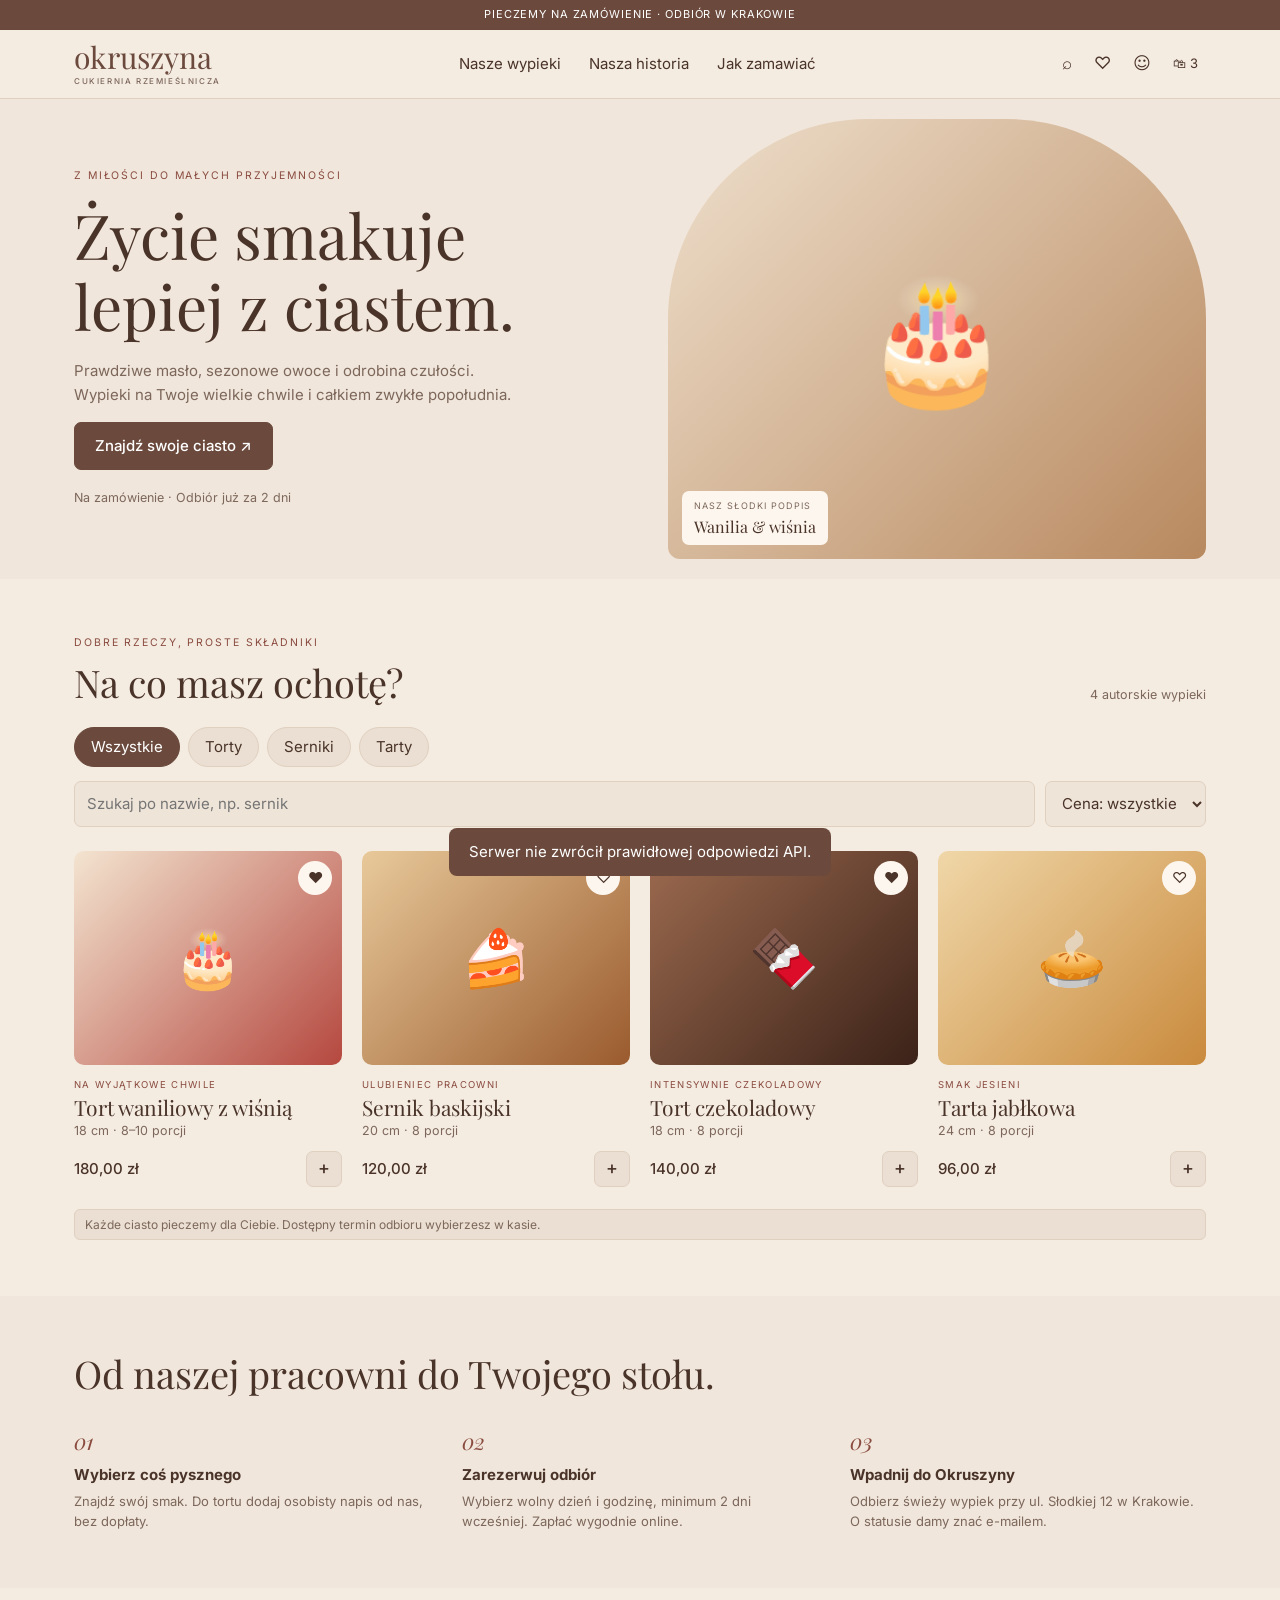
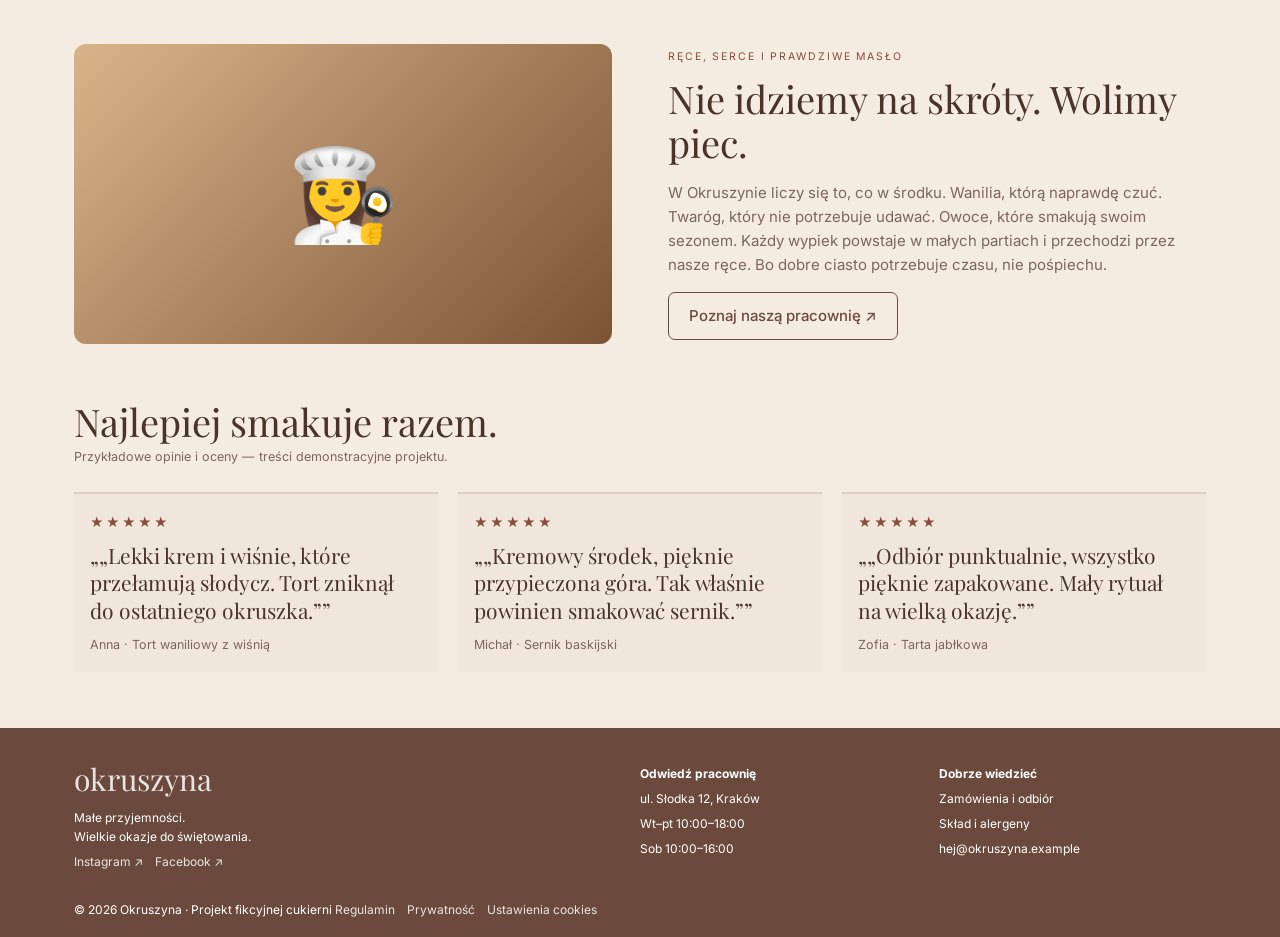
==== cukiernia/index.html @ cf9617ac "Add files via upload" ====
<!DOCTYPE html>
<html lang="pl">
  <head>
    <meta charset="utf-8" />
    <meta name="viewport" content="width=device-width, initial-scale=1, viewport-fit=cover" />
    <title>Okruszyna – cukiernia rzemieślnicza</title>
    <link
      href="https://fonts.googleapis.com/css2?family=Inter:wght@400;500;600&family=Playfair+Display:ital,wght@0,400;0,500;1,400&display=swap"
      rel="stylesheet"
    />
    <link rel="stylesheet" href="css/styles.css" />
  </head>
  <body>
    <div id="app"></div>
    <div id="toast"></div>
    <script src="js/data.js"></script>
    <script src="js/api.js"></script>
    <script src="js/layout.js"></script>
    <script src="js/shop.js"></script>
    <script src="js/account.js"></script>
    <script src="js/admin.js"></script>
    <script src="js/checkout.js"></script>
    <script src="js/app.js"></script>
  </body>
</html>
---- cukiernia/css/styles.css ----
:root {
  --bg: #f4ebe1;
  --card: #fdf6ee;
  --br: #6b4a3d;
  --ink: #4a3328;
  --mut: #7d675b;
  --ac: #8a4b3f;
  --ln: #e0d0c0;
  --ok: #e6efe3;
  box-sizing: border-box;
  padding-top: env(safe-area-inset-top, 0px);
  padding-bottom: env(safe-area-inset-bottom, 0px);
}
@media (prefers-color-scheme: dark) {
  :root:not([data-theme='light']) {
    --bg: #f4ebe1;
    --card: #fdf6ee;
  }
}
* {
  box-sizing: border-box;
}
html {
  scroll-padding-top: env(safe-area-inset-top, 0px);
}
body {
  margin: 0;
  background: var(--bg);
  color: var(--ink);
  font:
    15px/1.6 Inter,
    system-ui,
    sans-serif;
}
h1,
h2,
h3,
.serif {
  font-family: 'Playfair Display', Georgia, serif;
  font-weight: 400;
  margin: 0;
  line-height: 1.15;
}
a {
  color: inherit;
}
button,
input,
select,
textarea {
  font: inherit;
  color: inherit;
}
.wrap {
  max-width: 1180px;
  margin: 0 auto;
  padding: 0 24px;
}
.top {
  background: var(--br);
  color: #fff;
  text-align: center;
  font-size: 11px;
  letter-spacing: 0.08em;
  padding: 6px 10px;
}
header {
  background: var(--bg);
  border-bottom: 1px solid var(--ln);
  position: sticky;
  top: 0;
  z-index: 20;
}
.hd {
  display: flex;
  align-items: center;
  justify-content: space-between;
  height: 68px;
  gap: 16px;
}
.logo {
  font:
    400 30px 'Playfair Display',
    serif;
  text-decoration: none;
  color: var(--br);
  line-height: 1;
}
.logo small {
  display: block;
  font: 500 8px Inter;
  letter-spacing: 0.2em;
  margin-top: 4px;
  color: var(--mut);
}
nav {
  display: flex;
  gap: 28px;
}
nav a {
  text-decoration: none;
}
nav a:hover {
  color: var(--ac);
}
.ic {
  display: flex;
  gap: 6px;
  align-items: center;
}
.ib {
  background: none;
  border: 0;
  cursor: pointer;
  padding: 8px;
  border-radius: 8px;
  font-size: 17px;
  position: relative;
}
.ib:hover {
  background: #0001;
}
.cnt {
  font-size: 13px;
}
#burger {
  display: none;
}
.eb {
  font-size: 10.5px;
  letter-spacing: 0.18em;
  text-transform: uppercase;
  color: var(--ac);
}
.btn {
  background: var(--br);
  color: #fff;
  border: 1px solid var(--br);
  padding: 11px 20px;
  border-radius: 7px;
  cursor: pointer;
  font-weight: 500;
  text-decoration: none;
  display: inline-block;
}
.btn:hover {
  filter: brightness(1.12);
}
.btn.o {
  background: none;
  color: var(--br);
}
.btn.w {
  width: 100%;
  text-align: center;
}
.btn:disabled {
  opacity: 0.5;
  cursor: not-allowed;
}
:focus-visible {
  outline: 2px solid var(--ac);
  outline-offset: 2px;
}
.hero {
  background: #f0e6db;
}
.hero .wrap {
  display: grid;
  grid-template-columns: 1fr 1fr;
  gap: 56px;
  align-items: center;
  padding-top: 20px;
  padding-bottom: 20px;
}
.hero h1 {
  font-size: clamp(40px, 5vw, 62px);
  margin: 14px 0 18px;
}
.hero p {
  color: var(--mut);
  max-width: 440px;
}
.ph {
  background: linear-gradient(135deg, var(--c1, #e9d8c4), var(--c2, #c9a283));
  display: flex;
  align-items: center;
  justify-content: center;
  font-size: 56px;
  position: relative;
  overflow: hidden;
}
.hi {
  height: min(70vw, 440px);
  border-radius: 200px 200px 12px 12px;
  font-size: 120px;
}
.cap {
  position: absolute;
  left: 14px;
  bottom: 14px;
  background: var(--card);
  padding: 8px 12px;
  border-radius: 7px;
  font-size: 9px;
  letter-spacing: 0.12em;
  color: var(--mut);
  font-family: Inter;
}
.cap b {
  display: block;
  font:
    400 16px 'Playfair Display',
    serif;
  letter-spacing: 0;
  color: var(--ink);
  margin-top: 2px;
}
section {
  padding: 56px 0;
}
.alt {
  background: #f0e6db;
}
.row {
  display: flex;
  justify-content: space-between;
  align-items: end;
  gap: 12px;
  flex-wrap: wrap;
}
h2 {
  font-size: clamp(28px, 3.4vw, 38px);
}
.chips {
  display: flex;
  gap: 8px;
  flex-wrap: wrap;
  margin: 22px 0 14px;
}
.chip {
  border: 1px solid var(--ln);
  background: #eadfd2;
  border-radius: 99px;
  padding: 7px 16px;
  cursor: pointer;
}
.chip.on {
  background: var(--br);
  color: #fff;
  border-color: var(--br);
}
.fl {
  display: flex;
  gap: 10px;
  flex-wrap: wrap;
  margin-bottom: 24px;
}
.in,
select.in,
textarea.in {
  background: #efe4d8;
  border: 1px solid var(--ln);
  border-radius: 7px;
  padding: 10px 12px;
  min-width: 0;
}
.fl .in:first-child {
  flex: 1 1 240px;
}
.grid {
  display: grid;
  grid-template-columns: repeat(4, 1fr);
  gap: 20px;
}
.pc .ph {
  aspect-ratio: 1/0.8;
  border-radius: 10px;
  display: block;
  text-align: center;
  line-height: 1;
}
.pc .ph span.e {
  position: absolute;
  inset: 0;
  display: flex;
  align-items: center;
  justify-content: center;
}
.pc a {
  text-decoration: none;
}
.pc h3 {
  font-size: 21px;
  margin: 2px 0;
}
.pc small {
  color: var(--mut);
  display: block;
}
.pc .tg {
  font-size: 9.5px;
  letter-spacing: 0.14em;
  text-transform: uppercase;
  color: var(--ac);
  margin-top: 12px;
}
.hrt {
  position: absolute;
  right: 10px;
  top: 10px;
  width: 34px;
  height: 34px;
  border-radius: 50%;
  background: var(--card);
  border: 0;
  cursor: pointer;
  z-index: 2;
  font-size: 15px;
}
.pr {
  display: flex;
  justify-content: space-between;
  align-items: center;
  margin-top: 10px;
  font-weight: 500;
}
.pl {
  width: 36px;
  height: 36px;
  border: 1px solid var(--ln);
  background: #eadfd2;
  border-radius: 7px;
  cursor: pointer;
  font-size: 18px;
}
.note {
  border: 1px solid var(--ln);
  background: #eadfd2;
  border-radius: 6px;
  padding: 5px 10px;
  font-size: 12px;
  color: var(--mut);
  margin-top: 22px;
}
.steps {
  display: grid;
  grid-template-columns: repeat(3, 1fr);
  gap: 32px;
  margin-top: 30px;
}
.steps i {
  font: italic 22px 'Playfair Display';
  color: var(--ac);
}
.steps b {
  display: block;
  margin: 6px 0 4px;
}
.steps p {
  margin: 0;
  color: var(--mut);
  font-size: 13px;
}
.story {
  display: grid;
  grid-template-columns: 1fr 1fr;
  gap: 56px;
  align-items: center;
}
.story .ph {
  height: 300px;
  border-radius: 12px;
  font-size: 90px;
}
.story p {
  color: var(--mut);
}
.rv {
  display: grid;
  grid-template-columns: repeat(3, 1fr);
  gap: 20px;
  margin-top: 24px;
}
.rv blockquote {
  margin: 0;
  background: #f0e6db;
  border-top: 2px solid var(--ln);
  padding: 16px;
}
.rv q {
  font:
    400 21px/1.3 'Playfair Display',
    serif;
  display: block;
  margin: 8px 0;
}
.rv small {
  color: var(--mut);
}
.st {
  color: var(--ac);
  letter-spacing: 2px;
  font-size: 13px;
}
footer {
  background: var(--br);
  color: #fff;
  padding: 36px 0 18px;
  font-size: 12px;
  margin-top: 0;
}
.fg {
  display: grid;
  grid-template-columns: 2fr 1fr 1fr;
  gap: 32px;
  margin-bottom: 28px;
}
.fg .logo {
  color: #fff;
}
footer a {
  text-decoration: none;
  opacity: 0.85;
  margin-right: 12px;
}
footer p {
  margin: 0 0 6px;
}
.card {
  background: var(--card);
  border: 1px solid var(--ln);
  border-radius: 12px;
  padding: 24px;
}
.two {
  display: grid;
  grid-template-columns: 1fr 380px;
  gap: 32px;
  align-items: start;
}
.crumb {
  font-size: 12px;
  color: var(--mut);
  padding: 22px 0;
}
.pd {
  display: grid;
  grid-template-columns: 1fr 1fr;
  gap: 44px;
}
.pd .big {
  aspect-ratio: 1;
  border-radius: 12px;
  font-size: 140px;
}
.th {
  display: flex;
  gap: 12px;
  margin-top: 12px;
  align-items: center;
  font-size: 12px;
  color: var(--mut);
}
.th .ph {
  width: 104px;
  height: 84px;
  border-radius: 8px;
  font-size: 30px;
  flex: none;
}
.opt {
  display: flex;
  justify-content: space-between;
  border: 1px solid var(--br);
  background: var(--card);
  border-radius: 8px;
  padding: 12px 14px;
  margin: 6px 0 14px;
}
label.l {
  display: block;
  font-size: 13px;
  font-weight: 500;
  margin: 14px 0 6px;
}
.qty {
  display: inline-flex;
  border: 1px solid var(--ln);
  border-radius: 7px;
  background: var(--card);
  align-items: center;
}
.qty button {
  background: none;
  border: 0;
  width: 34px;
  height: 36px;
  cursor: pointer;
  font-size: 16px;
}
.qty span {
  min-width: 30px;
  text-align: center;
}
.ci {
  display: grid;
  grid-template-columns: 125px 1fr auto;
  gap: 20px;
  padding: 22px 0;
  border-bottom: 1px solid var(--ln);
}
.ci .ph {
  height: 130px;
  border-radius: 8px;
  font-size: 40px;
}
.ci h3 {
  font-size: 24px;
}
.ci small {
  display: block;
  color: var(--mut);
}
.u {
  background: none;
  border: 0;
  text-decoration: underline;
  cursor: pointer;
  color: var(--mut);
  font-size: 12px;
  margin-left: 10px;
}
.sm div {
  display: flex;
  justify-content: space-between;
  margin: 10px 0;
  font-size: 13px;
  color: var(--mut);
}
.sm .tot {
  border-top: 1px solid var(--ln);
  padding-top: 16px;
  color: var(--ink);
  font-weight: 600;
  align-items: center;
}
.tot .serif {
  font-size: 30px;
  color: var(--br);
  font-weight: 400;
}
.f2 {
  display: grid;
  grid-template-columns: 1fr 1fr;
  gap: 14px;
}
.f2 .in,
.in.w {
  width: 100%;
}
.in.bad {
  border-color: #b3412f;
}
.err {
  color: #b3412f;
  font-size: 12px;
  margin-top: 4px;
}
.days {
  display: grid;
  grid-template-columns: repeat(7, 1fr);
  gap: 8px;
  margin: 12px 0;
}
.d {
  border: 1px solid var(--ln);
  background: var(--card);
  border-radius: 8px;
  padding: 10px 2px;
  text-align: center;
  cursor: pointer;
  font-size: 11px;
}
.d b {
  display: block;
  font: 400 20px 'Playfair Display';
  color: var(--ink);
}
.d.on {
  background: var(--br);
  color: #fff;
}
.d.on b {
  color: #fff;
}
.d:disabled {
  background: #e9ddd0;
  opacity: 0.6;
  cursor: not-allowed;
}
.sl {
  display: flex;
  gap: 8px;
  flex-wrap: wrap;
}
.sl .d {
  padding: 9px 14px;
  font-size: 13px;
}
.sl .d.on {
  background: var(--card);
  color: var(--ink);
  border-color: var(--br);
}
.rg {
  display: grid;
  grid-template-columns: repeat(auto-fit, minmax(150px, 1fr));
  gap: 10px;
}
.rg label {
  border: 1px solid var(--ln);
  border-radius: 8px;
  padding: 12px;
  cursor: pointer;
  display: block;
}
.rg label:has(input:checked) {
  border-color: var(--br);
}
.pill {
  border: 1px solid var(--ln);
  border-radius: 99px;
  padding: 2px 12px;
  font-size: 12px;
  background: var(--card);
  white-space: nowrap;
}
.acc {
  display: grid;
  grid-template-columns: 230px 1fr;
  gap: 40px;
  padding: 40px 0;
}
.av {
  width: 44px;
  height: 44px;
  border-radius: 50%;
  border: 1px solid var(--ln);
  display: flex;
  align-items: center;
  justify-content: center;
  font-family: 'Playfair Display';
  background: var(--card);
}
.sd button {
  display: block;
  width: 100%;
  text-align: left;
  background: none;
  border: 0;
  padding: 10px 14px;
  border-radius: 8px;
  cursor: pointer;
  margin-bottom: 6px;
}
.sd button.on {
  background: var(--br);
  color: #fff;
}
.tl {
  display: flex;
  justify-content: space-between;
  font-size: 12px;
  color: var(--mut);
  margin: 16px 0;
  gap: 6px;
  flex-wrap: wrap;
}
.tl .on {
  color: var(--ink);
  font-weight: 600;
}
.ord {
  display: flex;
  justify-content: space-between;
  align-items: center;
  gap: 12px;
  flex-wrap: wrap;
  margin-top: 14px;
}
.adm {
  display: grid;
  grid-template-columns: 200px 1fr;
  min-height: 100vh;
}
.adm aside {
  background: var(--br);
  color: #fff;
  padding: 24px 14px;
}
.adm aside .logo {
  color: #fff;
  padding: 0 6px;
  display: block;
  margin-bottom: 30px;
}
.adm aside button {
  display: block;
  width: 100%;
  text-align: left;
  background: none;
  border: 0;
  color: #fff;
  padding: 10px 12px;
  border-radius: 8px;
  cursor: pointer;
  margin-bottom: 6px;
}
.adm aside button.on {
  background: #fff;
  color: var(--br);
}
.adm main {
  padding: 28px 32px;
  min-width: 0;
}
.kp {
  display: grid;
  grid-template-columns: repeat(3, 1fr);
  gap: 16px;
  margin: 20px 0;
}
.kp .card {
  display: flex;
  gap: 14px;
  align-items: center;
  padding: 20px;
}
.kp b {
  font: 400 34px 'Playfair Display';
  color: var(--ac);
}
.tr {
  display: grid;
  grid-template-columns: 90px 1fr 120px;
  gap: 10px;
  padding: 14px;
  border-top: 1px solid var(--ln);
  cursor: pointer;
  background: var(--card);
  text-align: left;
  width: 100%;
  border-left: 0;
  border-right: 0;
  border-bottom: 0;
}
.tr.on {
  background: #f0e1dd;
}
.tr:hover {
  background: #f6ece3;
}
.tr small {
  display: block;
  color: var(--mut);
}
.tbl {
  border: 1px solid var(--ln);
  border-radius: 10px;
  overflow: hidden;
  margin-top: 12px;
}
.toast {
  position: fixed;
  left: 50%;
  bottom: 24px;
  transform: translateX(-50%);
  background: var(--br);
  color: #fff;
  padding: 12px 20px;
  border-radius: 8px;
  z-index: 50;
  max-width: 90vw;
}
.hide {
  display: none !important;
}
@media (max-width: 900px) {
  nav {
    display: none;
    position: absolute;
    top: 100%;
    left: 0;
    right: 0;
    background: var(--bg);
    flex-direction: column;
    gap: 0;
    padding: 8px 24px 16px;
    border-bottom: 1px solid var(--ln);
  }
  nav.open {
    display: flex;
  }
  nav a {
    padding: 12px 0;
  }
  #burger {
    display: inline-block;
  }
  .hero .wrap,
  .story,
  .pd,
  .two,
  .fg {
    grid-template-columns: 1fr;
    gap: 28px;
  }
  .grid {
    grid-template-columns: repeat(2, 1fr);
  }
  .steps,
  .rv,
  .kp {
    grid-template-columns: 1fr;
  }
  .acc {
    grid-template-columns: 1fr;
    gap: 20px;
  }
  .adm {
    grid-template-columns: 1fr;
  }
  .adm aside {
    padding: 12px;
    display: flex;
    gap: 6px;
    flex-wrap: wrap;
    align-items: center;
  }
  .adm aside .logo {
    margin: 0 10px 0 0;
  }
  .adm aside button {
    width: auto;
    margin: 0;
  }
  .adm main {
    padding: 20px 16px;
  }
  .hero .wrap {
    padding-top: 28px;
  }
  .ci {
    grid-template-columns: 90px 1fr;
  }
  .ci > b {
    grid-column: 2;
  }
  .ci .ph {
    height: 90px;
  }
  .f2 {
    grid-template-columns: 1fr;
  }
  .days {
    grid-template-columns: repeat(4, 1fr);
  }
}
@media (max-width: 480px) {
  .wrap {
    padding: 0 16px;
  }
  .grid {
    gap: 14px;
  }
  .pc h3 {
    font-size: 18px;
  }
  .hi {
    font-size: 80px;
  }
}
@media (prefers-reduced-motion: no-preference) {
  .toast {
    animation: up 0.25s;
  }
  @keyframes up {
    from {
      opacity: 0;
      transform: translate(-50%, 10px);
    }
  }
}
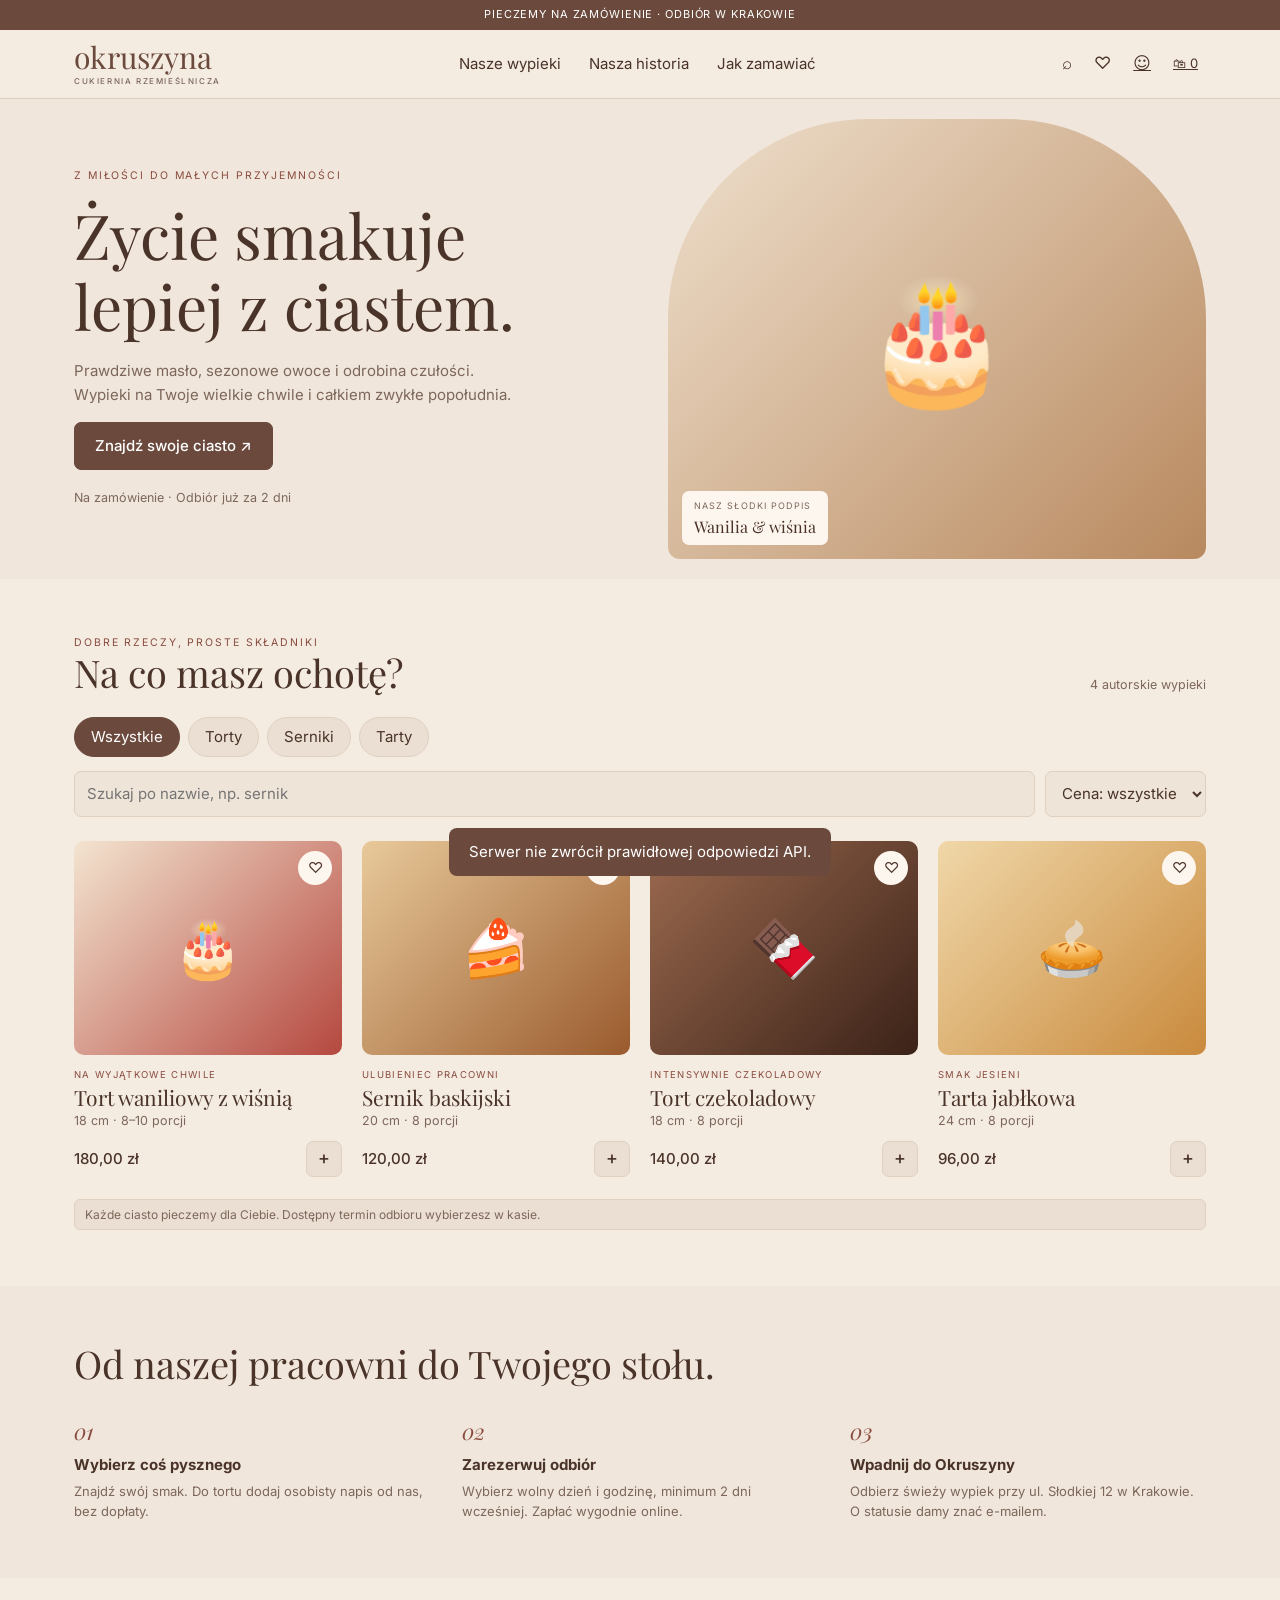
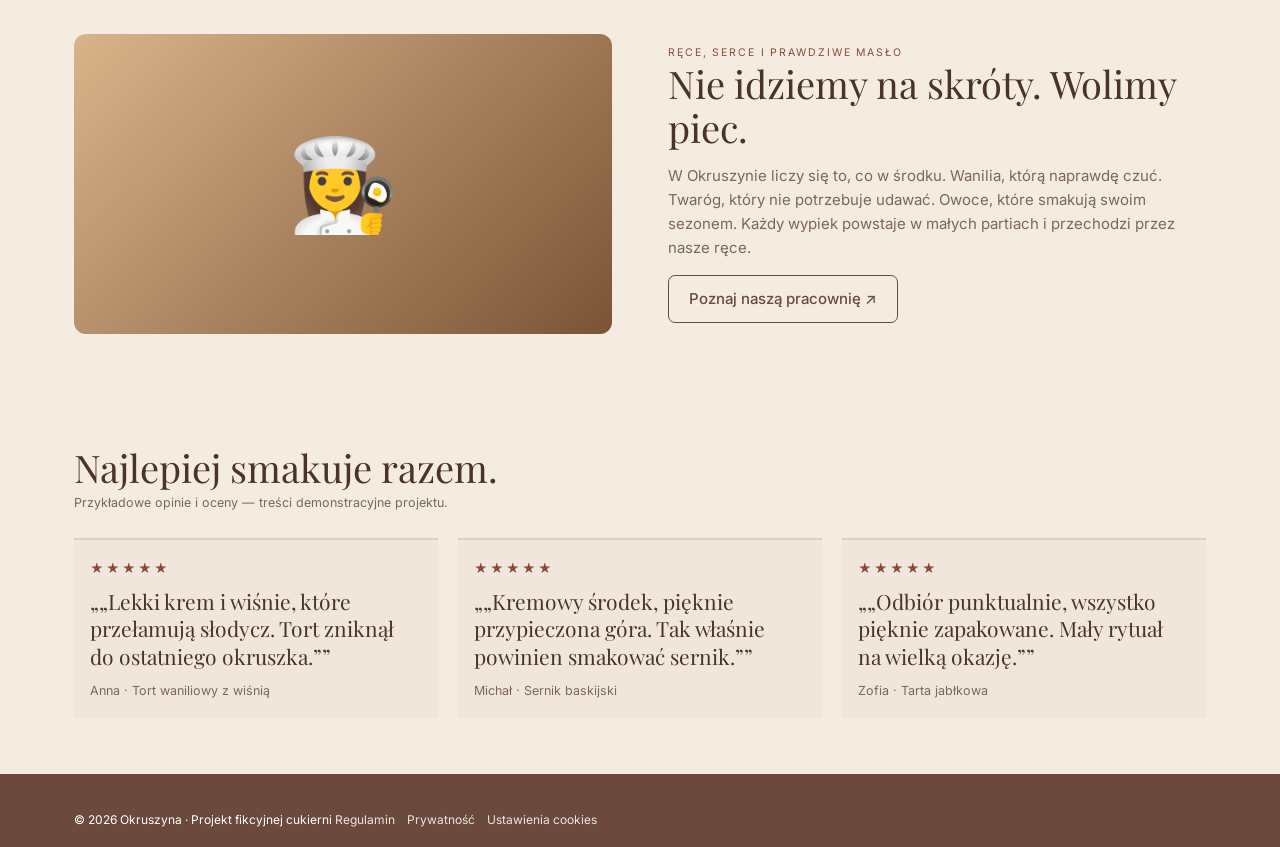
==== commit 7ed5a1ad: "fixed code readablity - moved code to html + prettier formatting" ====
--- a/cukiernia/index.html
+++ b/cukiernia/index.html
@@ -1,8 +1,11 @@
-<!DOCTYPE html>
+<!doctype html>
 <html lang="pl">
   <head>
     <meta charset="utf-8" />
-    <meta name="viewport" content="width=device-width, initial-scale=1, viewport-fit=cover" />
+    <meta
+      name="viewport"
+      content="width=device-width, initial-scale=1, viewport-fit=cover"
+    />
     <title>Okruszyna – cukiernia rzemieślnicza</title>
     <link
       href="https://fonts.googleapis.com/css2?family=Inter:wght@400;500;600&family=Playfair+Display:ital,wght@0,400;0,500;1,400&display=swap"
@@ -13,12 +16,140 @@
   <body>
     <div id="app"></div>
     <div id="toast"></div>
-    <script src="js/data.js"></script>
+
+    <template id="home-page-template">
+      <div class="hero">
+        <div class="wrap hero-content">
+          <div>
+            <div class="eb">Z miłości do małych przyjemności</div>
+            <h1>Życie smakuje lepiej z ciastem.</h1>
+            <p>
+              Prawdziwe masło, sezonowe owoce i odrobina czułości. Wypieki na
+              Twoje wielkie chwile i całkiem zwykłe popołudnia.
+            </p>
+            <p>
+              <a class="btn" href="index.html#/#wypieki"
+                >Znajdź swoje ciasto ↗</a
+              >
+            </p>
+            <small class="muted">Na zamówienie · Odbiór już za 2 dni</small>
+          </div>
+          <div class="ph hi" style="--c1: #efe0cd; --c2: #b8895f">
+            🎂
+            <div class="cap">NASZ SŁODKI PODPIS<b>Wanilia &amp; wiśnia</b></div>
+          </div>
+        </div>
+      </div>
+      <section id="wypieki">
+        <div class="wrap">
+          <div class="row">
+            <div>
+              <div class="eb">Dobre rzeczy, proste składniki</div>
+              <h2>Na co masz ochotę?</h2>
+            </div>
+            <small class="muted"
+              ><span data-products-count></span> autorskie wypieki</small
+            >
+          </div>
+          <div class="chips" role="group" data-category-filters></div>
+          <div class="fl">
+            <input
+              class="in"
+              id="q"
+              placeholder="Szukaj po nazwie, np. sernik"
+              aria-label="Szukaj"
+            />
+            <select class="in" id="pr" aria-label="Cena">
+              <option value="">Cena: wszystkie</option>
+              <option value="low">do 130 zł</option>
+              <option value="high">od 130 zł</option>
+            </select>
+          </div>
+          <div class="grid" id="grid"></div>
+          <div class="note">
+            Każde ciasto pieczemy dla Ciebie. Dostępny termin odbioru wybierzesz
+            w kasie.
+          </div>
+        </div>
+      </section>
+      <section class="alt" id="jak">
+        <div class="wrap">
+          <h2>Od naszej pracowni do Twojego stołu.</h2>
+          <div class="steps">
+            <div>
+              <i>01</i><b>Wybierz coś pysznego</b>
+              <p>
+                Znajdź swój smak. Do tortu dodaj osobisty napis od nas, bez
+                dopłaty.
+              </p>
+            </div>
+            <div>
+              <i>02</i><b>Zarezerwuj odbiór</b>
+              <p>
+                Wybierz wolny dzień i godzinę, minimum 2 dni wcześniej. Zapłać
+                wygodnie online.
+              </p>
+            </div>
+            <div>
+              <i>03</i><b>Wpadnij do Okruszyny</b>
+              <p>
+                Odbierz świeży wypiek przy ul. Słodkiej 12 w Krakowie. O
+                statusie damy znać e-mailem.
+              </p>
+            </div>
+          </div>
+        </div>
+      </section>
+      <section id="historia">
+        <div class="wrap story">
+          <div class="ph" style="--c1: #d9b48a; --c2: #7b5436">👩‍🍳</div>
+          <div>
+            <div class="eb">Ręce, serce i prawdziwe masło</div>
+            <h2>Nie idziemy na skróty. Wolimy piec.</h2>
+            <p>
+              W Okruszynie liczy się to, co w środku. Wanilia, którą naprawdę
+              czuć. Twaróg, który nie potrzebuje udawać. Owoce, które smakują
+              swoim sezonem. Każdy wypiek powstaje w małych partiach i
+              przechodzi przez nasze ręce.
+            </p>
+            <a class="btn o" href="panel.html">Poznaj naszą pracownię ↗</a>
+          </div>
+        </div>
+      </section>
+      <section class="reviews-section">
+        <div class="wrap">
+          <h2>Najlepiej smakuje razem.</h2>
+          <small class="muted"
+            >Przykładowe opinie i oceny — treści demonstracyjne projektu.</small
+          >
+          <div class="rv" data-review-list></div>
+        </div>
+      </section>
+    </template>
+    <template id="product-card-template">
+      <article class="pc">
+        <div class="product-image-wrap">
+          <button class="hrt" data-a="fav" aria-label="Ulubione">♡</button
+          ><a data-product-link><span data-product-image></span></a>
+        </div>
+        <div class="tg" data-product-tag></div>
+        <a data-product-link><h3 data-product-name></h3></a
+        ><small data-product-size></small>
+        <div class="pr">
+          <span data-product-price></span
+          ><button class="pl" data-a="add" aria-label="Dodaj do koszyka">
+            +
+          </button>
+        </div>
+      </article>
+    </template>
+
+    <script src="js/data.js?v=20261104"></script>
     <script src="js/api.js"></script>
     <script src="js/layout.js"></script>
     <script src="js/shop.js"></script>
     <script src="js/account.js"></script>
-    <script src="js/admin.js"></script>
+    <script src="js/admin.js?v=20261104-2"></script>
     <script src="js/checkout.js"></script>
     <script src="js/app.js"></script>
   </body>
--- a/cukiernia/css/styles.css
+++ b/cukiernia/css/styles.css
@@ -12,7 +12,7 @@
   padding-bottom: env(safe-area-inset-bottom, 0px);
 }
 @media (prefers-color-scheme: dark) {
-  :root:not([data-theme='light']) {
+  :root:not([data-theme="light"]) {
     --bg: #f4ebe1;
     --card: #fdf6ee;
   }
@@ -36,7 +36,7 @@
 h2,
 h3,
 .serif {
-  font-family: 'Playfair Display', Georgia, serif;
+  font-family: "Playfair Display", Georgia, serif;
   font-weight: 400;
   margin: 0;
   line-height: 1.15;
@@ -80,7 +80,7 @@
 }
 .logo {
   font:
-    400 30px 'Playfair Display',
+    400 30px "Playfair Display",
     serif;
   text-decoration: none;
   color: var(--br);
@@ -210,7 +210,7 @@
 .cap b {
   display: block;
   font:
-    400 16px 'Playfair Display',
+    400 16px "Playfair Display",
     serif;
   letter-spacing: 0;
   color: var(--ink);
@@ -264,6 +264,216 @@
   border-radius: 7px;
   padding: 10px 12px;
   min-width: 0;
+}
+[hidden] {
+  display: none !important;
+}
+
+.muted {
+  color: var(--mut);
+}
+.account-auth {
+  max-width: 620px;
+  padding: 70px 20px;
+}
+.account-auth h1 {
+  margin: 10px 0;
+}
+.account-auth form {
+  display: grid;
+  gap: 8px;
+}
+.account-actions {
+  justify-content: flex-start;
+  gap: 10px;
+}
+.account-auth .err {
+  min-height: 20px;
+}
+.order-card {
+  padding: 22px;
+  margin-top: 12px;
+}
+.order-card small {
+  color: var(--mut);
+}
+.order-details {
+  border-top: 1px solid var(--ln);
+  padding-top: 16px;
+  align-items: flex-start;
+}
+.account-menu {
+  margin-top: 20px;
+}
+.account-menu button {
+  display: block;
+  width: 100%;
+  text-align: left;
+}
+.account-notice {
+  padding: 16px;
+}
+.favorite-grid {
+  grid-template-columns: repeat(auto-fit, minmax(260px, 1fr));
+  margin: 0;
+}
+.favorite-item {
+  display: flex;
+  gap: 14px;
+  padding: 12px;
+}
+.favorite-image {
+  width: 90px;
+  flex: none;
+}
+.product-image-wrap {
+  position: relative;
+}
+.empty-grid {
+  grid-column: 1 / -1;
+}
+.hero-content {
+  display: grid;
+  grid-template-columns: 1fr 0.8fr;
+  gap: 48px;
+  align-items: center;
+}
+.product-tag {
+  position: absolute;
+  left: 14px;
+  top: 14px;
+  font-size: 12px;
+  font-family: Inter, sans-serif;
+  color: var(--ac);
+}
+.product-rating {
+  font-size: 13px;
+}
+.product-rating span {
+  color: var(--ac);
+  letter-spacing: 0;
+}
+.product-price {
+  font-size: 30px;
+  color: var(--br);
+  margin: 18px 0;
+}
+.product-description {
+  color: var(--mut);
+  border-bottom: 1px solid var(--ln);
+  padding-bottom: 18px;
+}
+.product-actions {
+  display: flex;
+  gap: 12px;
+  margin: 18px 0;
+}
+.product-actions .btn {
+  flex: 1;
+}
+.product-information {
+  grid-template-columns: 1fr 1fr;
+  margin: 56px 0;
+}
+.product-allergens {
+  padding: 16px;
+}
+.product-allergens p {
+  margin: 6px 0 0;
+  color: var(--mut);
+  font-size: 13px;
+}
+.accent-text {
+  color: var(--ac);
+}
+.cart-page {
+  padding-bottom: 50px;
+}
+.cart-heading {
+  padding-top: 44px;
+}
+.cart-heading h1 {
+  font-size: clamp(36px, 5vw, 52px);
+  margin-top: 10px;
+}
+.cart-layout {
+  margin-top: 30px;
+}
+.cart-summary-line {
+  color: var(--mut);
+  font-size: 13px;
+  border-bottom: 1px solid var(--ln);
+  padding-bottom: 10px;
+}
+.cart-item-actions {
+  margin-top: 10px;
+}
+.coupon-box {
+  margin-top: 22px;
+  padding: 20px;
+}
+.coupon-controls {
+  display: flex;
+  gap: 10px;
+  margin: 12px 0;
+}
+.summary-note {
+  display: block;
+  text-align: center;
+  color: var(--mut);
+}
+.empty-cart {
+  padding: 50px 20px;
+  text-align: center;
+}
+.secure-checkout {
+  font-size: 12px;
+  color: var(--mut);
+}
+.checkout-page {
+  padding-bottom: 50px;
+}
+.checkout-heading {
+  padding: 40px 0 24px;
+}
+.checkout-heading h1 {
+  font-size: clamp(32px, 4.5vw, 46px);
+}
+.checkout-fields {
+  display: grid;
+  gap: 16px;
+}
+.checkout-account-note {
+  padding: 16px;
+}
+.checkout-fields h2 {
+  font-size: 24px;
+  margin-bottom: 12px;
+}
+.days,
+.sl {
+  display: flex;
+  flex-wrap: wrap;
+  gap: 8px;
+  margin: 14px 0;
+}
+.pickup-plan {
+  margin-top: 14px;
+  padding: 16px;
+  font-size: 13px;
+}
+.terms-label {
+  display: flex;
+  gap: 10px;
+  margin-top: 16px;
+  font-size: 13px;
+  color: var(--mut);
+}
+@media (max-width: 760px) {
+  .hero-content,
+  .product-information {
+    grid-template-columns: 1fr;
+  }
 }
 .fl .in:first-child {
   flex: 1 1 240px;
@@ -350,7 +560,7 @@
   margin-top: 30px;
 }
 .steps i {
-  font: italic 22px 'Playfair Display';
+  font: italic 22px "Playfair Display";
   color: var(--ac);
 }
 .steps b {
@@ -390,7 +600,7 @@
 }
 .rv q {
   font:
-    400 21px/1.3 'Playfair Display',
+    400 21px/1.3 "Playfair Display",
     serif;
   display: block;
   margin: 8px 0;
@@ -584,7 +794,7 @@
 }
 .d b {
   display: block;
-  font: 400 20px 'Playfair Display';
+  font: 400 20px "Playfair Display";
   color: var(--ink);
 }
 .d.on {
@@ -650,7 +860,7 @@
   display: flex;
   align-items: center;
   justify-content: center;
-  font-family: 'Playfair Display';
+  font-family: "Playfair Display";
   background: var(--card);
 }
 .sd button {
@@ -738,7 +948,7 @@
   padding: 20px;
 }
 .kp b {
-  font: 400 34px 'Playfair Display';
+  font: 400 34px "Playfair Display";
   color: var(--ac);
 }
 .tr {
